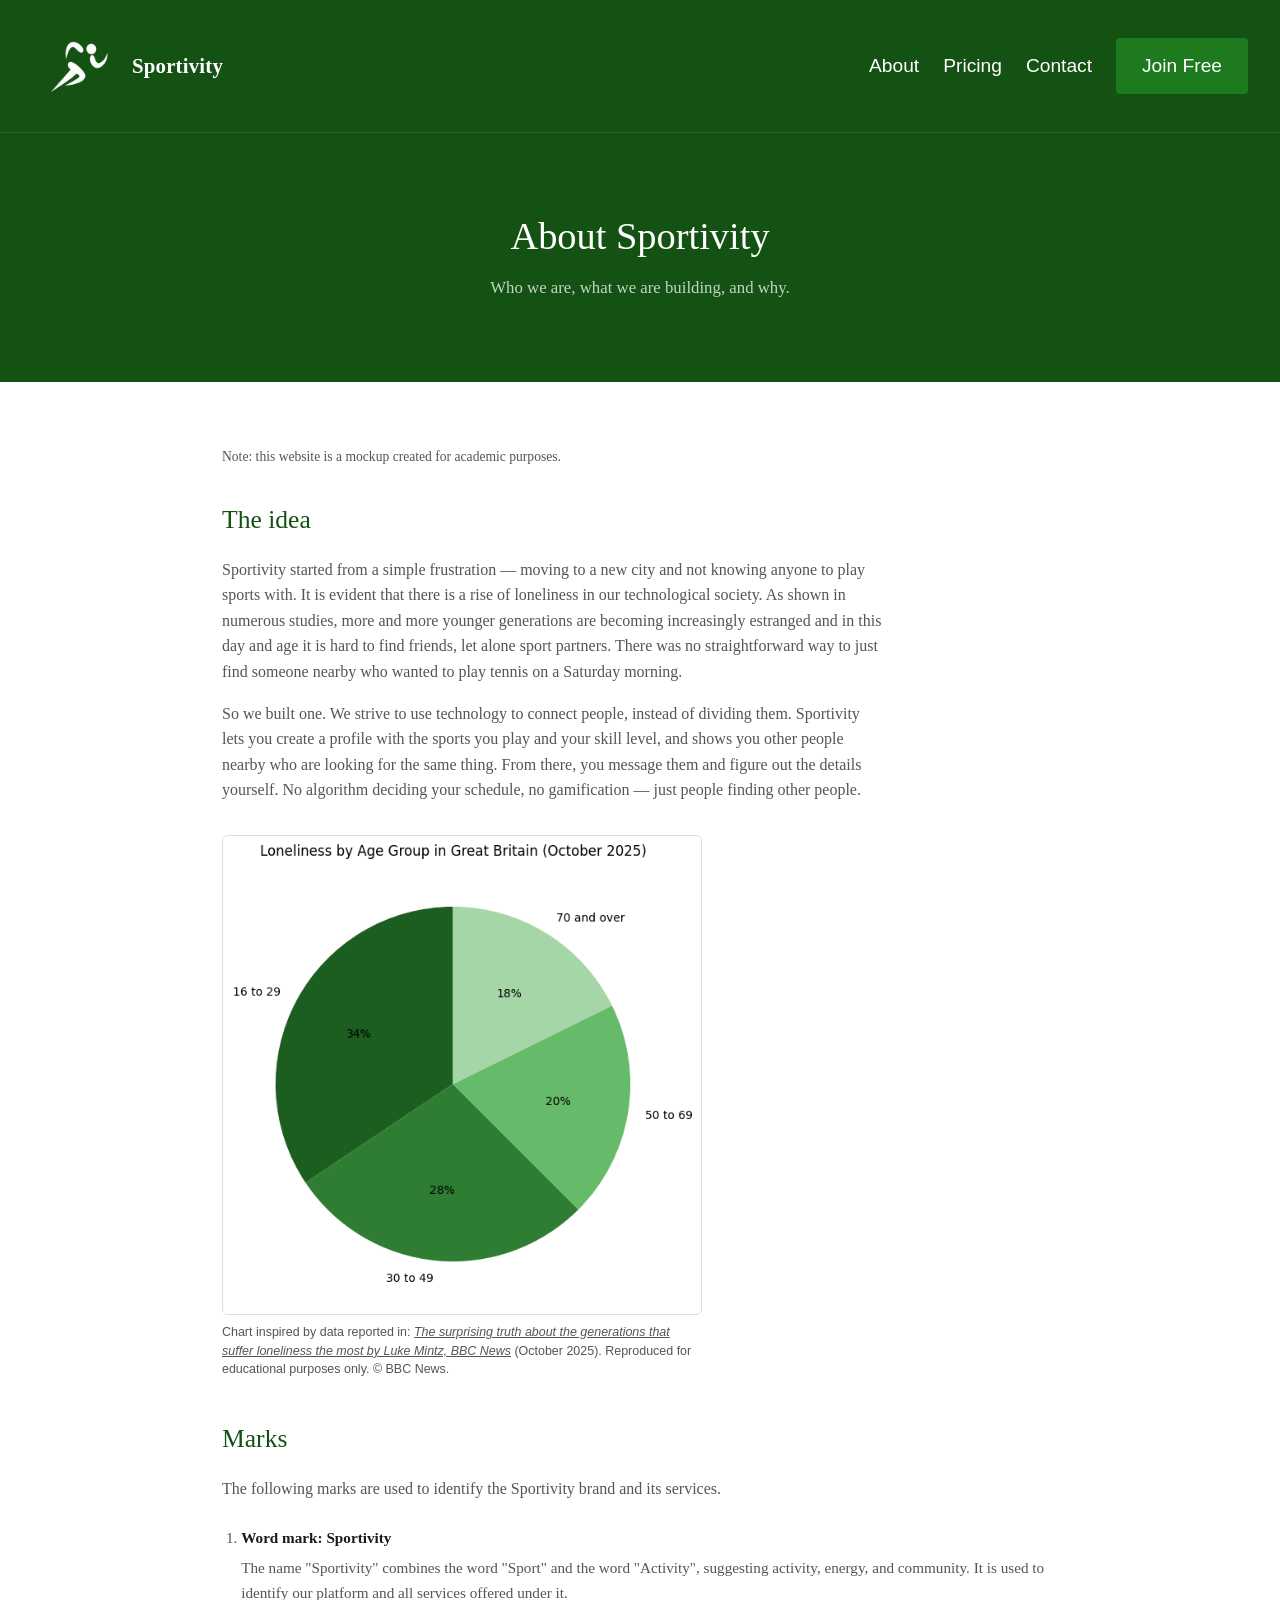
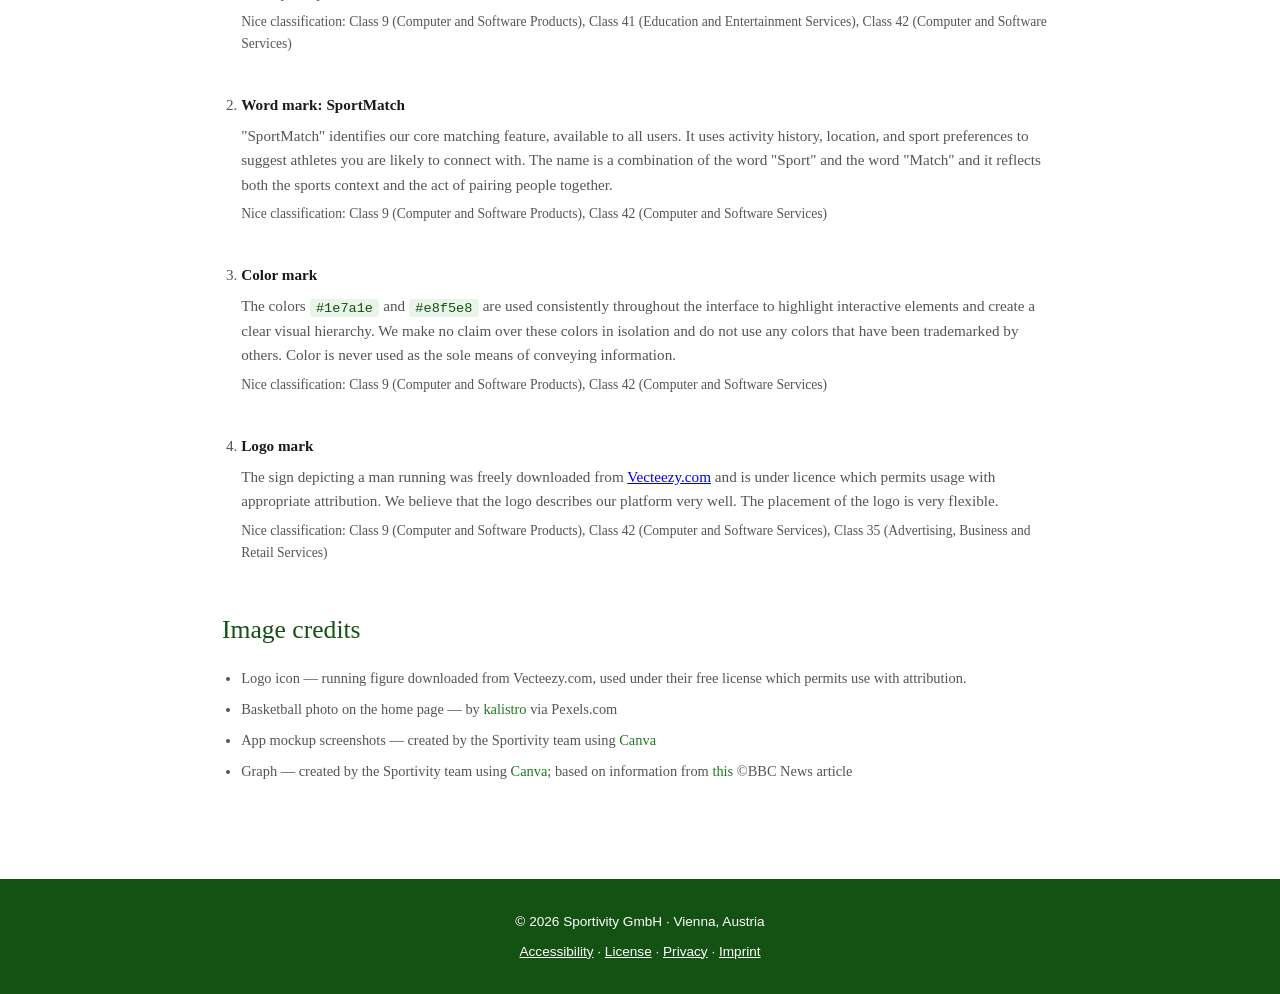
==== about.html @ 3e24833b "Add files via upload" ====
<!DOCTYPE html>
<html lang="en">
<head>
  <meta charset="UTF-8" />
  <meta name="viewport" content="width=device-width, initial-scale=1" />
  <title>About – Sportivity</title>
  <link rel="stylesheet" href="styles.css" />
</head>

<body>

  <header>
    <nav>
      <a href="index.html" class="logo"><img src="logo.png" alt="Sportivity logo" class="logo-img" />Sportivity</a>
      <div class="nav-links">
        <a href="about.html">About</a>
        <a href="index.html#pricing">Pricing</a>
        <a href="contact.html">Contact</a>
        <a href="index.html" class="btn">Join Free</a>
      </div>
    </nav>

    <div class="hero" style="padding-bottom: 3rem;">
      <h1>About Sportivity</h1>
      <p>Who we are, what we are building, and why.</p>
    </div>
  </header>

  <main>

    <section>
      <p class="small" style="margin-bottom: 2rem;">Note: this website is a mockup created for academic purposes.</p>

      <h2>The idea</h2>
      <p>Sportivity started from a simple frustration — moving to a new city and not knowing anyone to play sports with. It is evident that there is a rise of loneliness in our technological society. As shown in numerous studies, more and more younger generations are becoming increasingly estranged and in this day and age it is hard to find friends, let alone sport partners. There was no straightforward way to just find someone nearby who wanted to play tennis on a Saturday morning.</p>
      <p>So we built one. We strive to use technology to connect people, instead of dividing them. Sportivity lets you create a profile with the sports you play and your skill level, and shows you other people nearby who are looking for the same thing. From there, you message them and figure out the details yourself. No algorithm deciding your schedule, no gamification — just people finding other people.
      </p>
      <figure class="chart-figure">
          <img src="pie_chart.png" alt="Pie chart showing loneliness by age group in Great Britain, October 2025. 16 to 29 year olds account for 34%, 30 to 49 for 28%, 50 to 69 for 20%, and 70 and over for 18%." />
        <figcaption>
          Chart inspired by data reported in: <u><a href="https://www.bbc.com/news/articles/cn0kz1wpnq5o" target="_blank" rel="noopener noreferrer"><em>The surprising truth about the generations that suffer loneliness the most by Luke Mintz, BBC News</em></a></u> (October 2025).
          Reproduced for educational purposes only. © BBC News.
        </figcaption>
      </figure>

      <h2 style="margin-top: 2.5rem;">Marks</h2>
      <p>The following marks are used to identify the Sportivity brand and its services.</p>

      <ol class="marks-list">

        <li>
          <strong>Word mark: Sportivity</strong>
          <p>The name "Sportivity" combines the word "Sport" and the word "Activity", suggesting activity, energy, and community. It is used to identify our platform and all services offered under it.</p>
          <p class="small">Nice classification: Class 9 (Computer and Software Products), Class 41 (Education and Entertainment Services), Class 42 (Computer and Software Services)</p>
        </li>

        <li id="sportmatch">
          <strong>Word mark: SportMatch</strong>
          <p>"SportMatch" identifies our core matching feature, available to all users. It uses activity history, location, and sport preferences to suggest athletes you are likely to connect with. The name is a combination of the word "Sport" and the word "Match" and it reflects both the sports context and the act of pairing people together.</p>
          <p class="small">Nice classification: Class 9 (Computer and Software Products), Class 42 (Computer and Software Services)</p>
        </li>

        <li>
          <strong>Color mark</strong>
          <p>The colors <code>#1e7a1e</code> and <code>#e8f5e8</code> are used consistently throughout the interface to highlight interactive elements and create a clear visual hierarchy. We make no claim over these colors in isolation and do not use any colors that have been trademarked by others. Color is never used as the sole means of conveying information.</p>
          <p class="small">Nice classification: Class 9 (Computer and Software Products), Class 42 (Computer and Software Services)</p>
        </li>

        <li>
          <strong>Logo mark</strong>
          <p>The sign depicting a man running was freely downloaded from <a href="https://www.vecteezy.com">Vecteezy.com</a> and is under licence which permits usage with appropriate attribution. We believe that the logo describes our platform very well. The placement of the logo is very flexible.</p>
          <p class="small">Nice classification: Class 9 (Computer and Software Products), Class 42 (Computer and Software Services), Class 35 (Advertising, Business and Retail Services)</p>
        </li>

      </ol>

      <h2 style="margin-top: 2.5rem;">Image credits</h2>
      <ul class="credits-list">
        <li>Logo icon — running figure downloaded from Vecteezy.com, used under their free license which permits use with attribution.</li>
        <li>Basketball photo on the home page — by <a href="https://www.pexels.com/@kalistro666" target="_blank">kalistro</a> via Pexels.com</li>
        <li>App mockup screenshots — created by the Sportivity team using <a href="https://canva.com" target="_blank">Canva</a></li>
        <li>Graph — created by the Sportivity team using <a href="https://canva.com" target="_blank">Canva</a>; based on information from <a href="https://www.bbc.com/news/articles/cn0kz1wpnq5o">this</a> ©BBC News article</li>
      </ul>

    </section>

  </main>

  <footer>
    <p>© 2026 Sportivity GmbH · Vienna, Austria</p>
    <p>
      <a href="accessibility.html">Accessibility</a> ·
      <a href="license.html">License</a> ·
      <a href="privacy.html">Privacy</a> ·
      <a href="imprint.html">Imprint</a>
    </p>
  </footer>

</body>
</html>
---- styles.css ----
*, *::before, *::after {
  box-sizing: border-box;
  margin: 0;
  padding: 0;
}

:root {
  --green: #1e7a1e;
  --green-dark: #145214;
  --green-light: #e8f5e8;
  --text: #1a1a1a;
  --muted: #555;
  --border: #ddd;
  --white: #fff;
}

body {
  font-family: Georgia, serif;
  color: var(--text);
  background: var(--white);
  line-height: 1.6;
}

/* nav */

header {
  background: var(--green-dark);
  color: var(--white);
}

nav {
  display: flex;
  align-items: center;
  justify-content: space-between;
  padding: 1rem 2rem;
  border-bottom: 1px solid rgba(255,255,255,0.1);
}

.logo {
  font-size: 1.3rem;
  font-weight: bold;
  color: var(--white);
  text-decoration: none;
  letter-spacing: 0.01em;
}

.nav-links {
  display: flex;
  align-items: center;
  gap: 1.5rem;
}

.nav-links a {
  color: rgba(255,255,255,255);
  text-decoration: none;
  font-family: Helvetica, Arial, sans-serif;
  font-size: 1.2rem;
}

.nav-links a:hover {
  color: var(--white);
}

/* hero */

.hero {
  max-width: 680px;
  margin: 0 auto;
  padding: 5rem 2rem 4rem;
  text-align: center;
}

.hero h1 {
  font-size: 2.4rem;
  line-height: 1.2;
  margin-bottom: 1rem;
  font-weight: normal;
}

.hero p {
  color: rgba(255,255,255,0.75);
  font-size: 1.05rem;
  margin-bottom: 2rem;
}

/* buttons */

.btn {
  display: inline-block;
  background: var(--green);
  color: rgb(255, 255, 255,255);
  padding: 0.65rem 1.5rem;
  border-radius: 4px;
  text-decoration: none;
  font-family: Helvetica, Arial, sans-serif;
  font-size: 1.2rem;
  border: 2px solid var(--green);
  cursor: pointer;
  transition: background 0.15s, color 0.15s;
}


.btn:hover {
  background: var(--green-dark);
  border-color: var(--green-dark);
}

.btn.outline {
  background: transparent;
  color: var(--green);
  border-color: var(--green);
}

.btn.outline:hover {
  background: var(--green);
  color: var(--white);
}

/* sections */

main {
  max-width: 900px;
  margin: 0 auto;
  padding: 0 2rem;
}

section {
  padding: 4rem 0;
  border-bottom: 1px solid var(--border);
}

section:last-child {
  border-bottom: none;
}

section h2 {
  font-size: 1.6rem;
  font-weight: normal;
  margin-bottom: 1rem;
  color: var(--green-dark);
}

section p {
  color: var(--muted);
  margin-bottom: 1rem;
  max-width: 660px;
}

/* cards */

.cards {
  display: grid;
  grid-template-columns: repeat(auto-fit, minmax(220px, 1fr));
  gap: 1.5rem;
  margin-top: 2.5rem;
}

.card {
  border: 1px solid var(--border);
  border-radius: 6px;
  padding: 1.5rem;
}

.card h3 {
  font-size: 1rem;
  margin-bottom: 0.5rem;
  color: var(--green-dark);
}

.card p {
  font-size: 0.9rem;
  color: var(--muted);
  margin: 0;
  max-width: none;
}

/* sports list */

.sports-list ul {
  display: flex;
  flex-wrap: wrap;
  gap: 0.5rem;
  list-style: none;
  margin: 1.5rem 0 1rem;
}

.sports-list li {
  background: var(--green-light);
  color: var(--green-dark);
  padding: 0.35rem 0.85rem;
  border-radius: 999px;
  font-family: Helvetica, Arial, sans-serif;
  font-size: 0.85rem;
}

.small {
  font-size: 0.85rem;
  color: var(--muted);
}

/* pricing */

.pricing-grid {
  display: grid;
  grid-template-columns: repeat(auto-fit, minmax(220px, 1fr));
  gap: 1.5rem;
  margin-top: 2rem;
}

.plan {
  border: 1px solid var(--border);
  border-radius: 6px;
  padding: 1.8rem 1.5rem;
}

.plan.featured {
  border-color: var(--green);
  background: var(--green-light);
}

.plan h3 {
  font-size: 1rem;
  text-transform: uppercase;
  letter-spacing: 0.08em;
  font-family: Helvetica, Arial, sans-serif;
  color: var(--muted);
  margin-bottom: 0.5rem;
}

.plan .price {
  font-size: 1.6rem;
  font-weight: bold;
  color: var(--text);
  margin-bottom: 1.2rem;
  max-width: none;
}

.plan ul {
  list-style: none;
  margin-bottom: 1.5rem;
}

.plan ul li {
  font-size: 0.9rem;
  color: var(--muted);
  padding: 0.3rem 0;
  border-bottom: 1px solid rgba(0,0,0,0.06);
}

.plan ul li:last-child {
  border-bottom: none;
}

/* cookie */

.cookie-banner {
  position: fixed;
  bottom: 1.5rem;
  left: 50%;
  transform: translateX(-50%);
  background: var(--white);
  border: 1px solid var(--border);
  border-radius: 6px;
  padding: 1rem 1.5rem;
  display: flex;
  align-items: center;
  gap: 1.5rem;
  box-shadow: 0 2px 12px rgba(0,0,0,0.1);
  max-width: 500px;
  width: calc(100% - 3rem);
  z-index: 999;
}

.cookie-banner p {
  font-size: 0.85rem;
  color: var(--muted);
  margin: 0;
  max-width: none;
}

.cookie-banner div {
  display: flex;
  gap: 0.5rem;
  flex-shrink: 0;
}

.cookie-banner button {
  padding: 0.4rem 0.9rem;
  border-radius: 4px;
  font-size: 0.82rem;
  cursor: pointer;
  font-family: Helvetica, Arial, sans-serif;
  background: var(--green);
  color: var(--white);
  border: 1px solid var(--green);
}

.cookie-banner button.secondary {
  background: transparent;
  color: var(--black);
  border-color: var(--border);
}

/* footer */

footer {
  background: var(--green-dark);
  color: rgba(255,255,255,255);
  text-align: center;
  padding: 2rem;
  font-family: Helvetica, Arial, sans-serif;
  font-size: 0.85rem;
  display: flex;
  flex-direction: column;
  gap: 0.5rem;
  margin-top: 2rem;
}

footer a {
  color: rgba(255,255,255,255);
  text-decoration: underline;
}


/* responsive */

@media (max-width: 600px) {
  nav { padding: 1rem; }
  .nav-links { gap: 1rem; }
  .hero { padding: 3rem 1.25rem 2.5rem; }
  .hero h1 { font-size: 1.8rem; }
  main { padding: 0 1.25rem; }
}


/* contact page */

.contact-section {
  padding: 4rem 0;
}

.contact-container {
  display: grid;
  grid-template-columns: 1fr 280px;
  gap: 4rem;
  align-items: start;
}

.form-group {
  margin-bottom: 1.25rem;
}

.form-group label {
  display: block;
  font-family: Helvetica, Arial, sans-serif;
  font-size: 0.85rem;
  color: var(--text);
  margin-bottom: 0.4rem;
}

.form-group input,
.form-group select,
.form-group textarea {
  width: 100%;
  padding: 0.6rem 0.85rem;
  border: 1px solid var(--border);
  border-radius: 4px;
  font-family: Georgia, serif;
  font-size: 0.95rem;
  color: var(--text);
  background: var(--white);
  transition: border-color 0.15s;
}

.form-group input:focus,
.form-group select:focus,
.form-group textarea:focus {
  outline: none;
  border-color: var(--green);
}

.form-group textarea {
  resize: vertical;
}

.btn.full-width {
  width: 100%;
  text-align: center;
}

.form-status {
  margin-top: 1rem;
  font-family: Helvetica, Arial, sans-serif;
  font-size: 0.88rem;
  display: none;
}

.form-status.success {
  display: block;
  color: var(--green-dark);
}

.contact-info h3 {
  font-size: 1rem;
  font-weight: normal;
  color: var(--green-dark);
  margin-bottom: 1.5rem;
  padding-bottom: 0.75rem;
  border-bottom: 1px solid var(--border);
}

.info-item {
  margin-bottom: 1.5rem;
}

.info-item strong {
  display: block;
  font-family: Helvetica, Arial, sans-serif;
  font-size: 0.8rem;
  text-transform: uppercase;
  letter-spacing: 0.06em;
  color: var(--muted);
  margin-bottom: 0.3rem;
}

.info-item p {
  font-size: 0.9rem;
  color: var(--text);
  margin: 0;
  line-height: 1.6;
}

.info-item a {
  color: var(--green);
  text-decoration: none;
}

.info-item a:hover {
  text-decoration: underline;
}

@media (max-width: 600px) {
  .contact-container { grid-template-columns: 1fr; gap: 2.5rem; }
}

.hero-photo {
  margin-bottom: 2.5rem;
}

.hero-photo img {
  width: 100%;
  height: 380px;
  object-fit: cover;
  object-position: center 30%;
  border-radius: 6px;
  display: block;
}

.hero-photo figcaption {
  font-family: Helvetica, Arial, sans-serif;
  font-size: 0.78rem;
  color: var(--muted);
  margin-top: 0.4rem;
}

.hero-photo figcaption a {
  color: var(--muted);
  text-decoration: none;
}

.hero-photo figcaption a:hover {
  color: var(--green);
}

.mockups {
  display: flex;
  gap: 1.5rem;
  justify-content: center;
  margin-top: 3rem;
}

.mockup-frame {
  flex: 0 0 auto;
  width: 200px;
}

.mockup-frame img {
  width: 100%;
  border-radius: 20px;
  border: 1px solid var(--border);
  box-shadow: 0 2px 10px rgba(0,0,0,0.08);
  display: block;
}

.mockup-credit {
  margin-top: 0.75rem;
  text-align: center;
}

.mockup-credit a {
  color: var(--muted);
  text-decoration: none;
}

.mockup-credit a:hover {
  color: var(--green);
}

@media (max-width: 600px) {
  .mockups {
    flex-direction: column;
    align-items: center;
  }
  .mockup-frame {
    width: 75%;
  }
}


.marks-list {
  margin-top: 1.5rem;
  padding-left: 1.2rem;
  display: flex;
  flex-direction: column;
  gap: 2rem;
}

.marks-list li {
  color: var(--muted);
  font-size: 0.95rem;
}

.marks-list li strong {
  display: block;
  color: var(--text);
  margin-bottom: 0.4rem;
}

.marks-list li p {
  margin-bottom: 0.4rem;
  max-width: none;
}

.marks-list code {
  font-size: 0.85rem;
  background: var(--green-light);
  color: var(--green-dark);
  padding: 0.1rem 0.4rem;
  border-radius: 3px;
}

.credits-list {
  margin-top: 1rem;
  padding-left: 1.2rem;
  display: flex;
  flex-direction: column;
  gap: 0.5rem;
  font-size: 0.9rem;
  color: var(--muted);
}

.credits-list a {
  color: var(--green);
  text-decoration: none;
}

.credits-list a:hover {
  text-decoration: underline;
}

.logo {
  display: flex;
  align-items: center;
}

.logo-img {
  width: 100px;
  height: 100px;
}

/* accessibility page */

.a11y-list {
  margin: 1rem 0 1rem 1.2rem;
  display: flex;
  flex-direction: column;
  gap: 0.4rem;
  color: var(--muted);
  font-size: 0.95rem;
}

.video-figure {
  margin-top: 1.5rem;
}

.video-wrapper {
  position: relative;
  padding-bottom: 56.25%;
  height: 0;
  overflow: hidden;
  border-radius: 6px;
  border: 1px solid var(--border);
}

.video-wrapper iframe {
  position: absolute;
  top: 0;
  left: 0;
  width: 100%;
  height: 100%;
  border: none;
}

.video-figure figcaption {
  margin-top: 0.5rem;
  font-family: Helvetica, Arial, sans-serif;
  font-size: 0.78rem;
  color: var(--muted);
}

/* legal pages (license, privacy, imprint) */

.legal h3 {
  font-size: 1rem;
  color: var(--green-dark);
  margin: 2rem 0 0.5rem;
  font-family: Helvetica, Arial, sans-serif;
}

.legal p {
  margin-bottom: 0.75rem;
}

/* imprint page */

.imprint-grid {
  display: grid;
  grid-template-columns: repeat(auto-fit, minmax(260px, 1fr));
  gap: 0;
}

.imprint-item {
  padding: 1.25rem 0;
  border-bottom: 1px solid var(--border);
}

.imprint-item strong {
  display: block;
  font-family: Helvetica, Arial, sans-serif;
  font-size: 0.78rem;
  text-transform: uppercase;
  letter-spacing: 0.07em;
  color: var(--muted);
  margin-bottom: 0.3rem;
}

.imprint-item p {
  font-size: 0.9rem;
  color: var(--text);
  margin: 0;
  max-width: none;
  line-height: 1.6;
}

.imprint-item a {
  color: var(--green);
  text-decoration: none;
}

.imprint-item a:hover {
  text-decoration: underline;
}

/* chart figure */

.chart-figure {
  margin: 2rem 0;
  max-width: 480px;
}

.chart-figure img {
  width: 100%;
  border-radius: 6px;
  border: 1px solid var(--border);
  display: block;
}

.chart-figure figcaption {
  margin-top: 0.5rem;
  font-family: Helvetica, Arial, sans-serif;
  font-size: 0.78rem;
  color: var(--muted);
  line-height: 1.5;
}

.chart-figure figcaption a {
  color: var(--muted);
  text-decoration: none;
}

.chart-figure figcaption a:hover {
  color: var(--green);
}
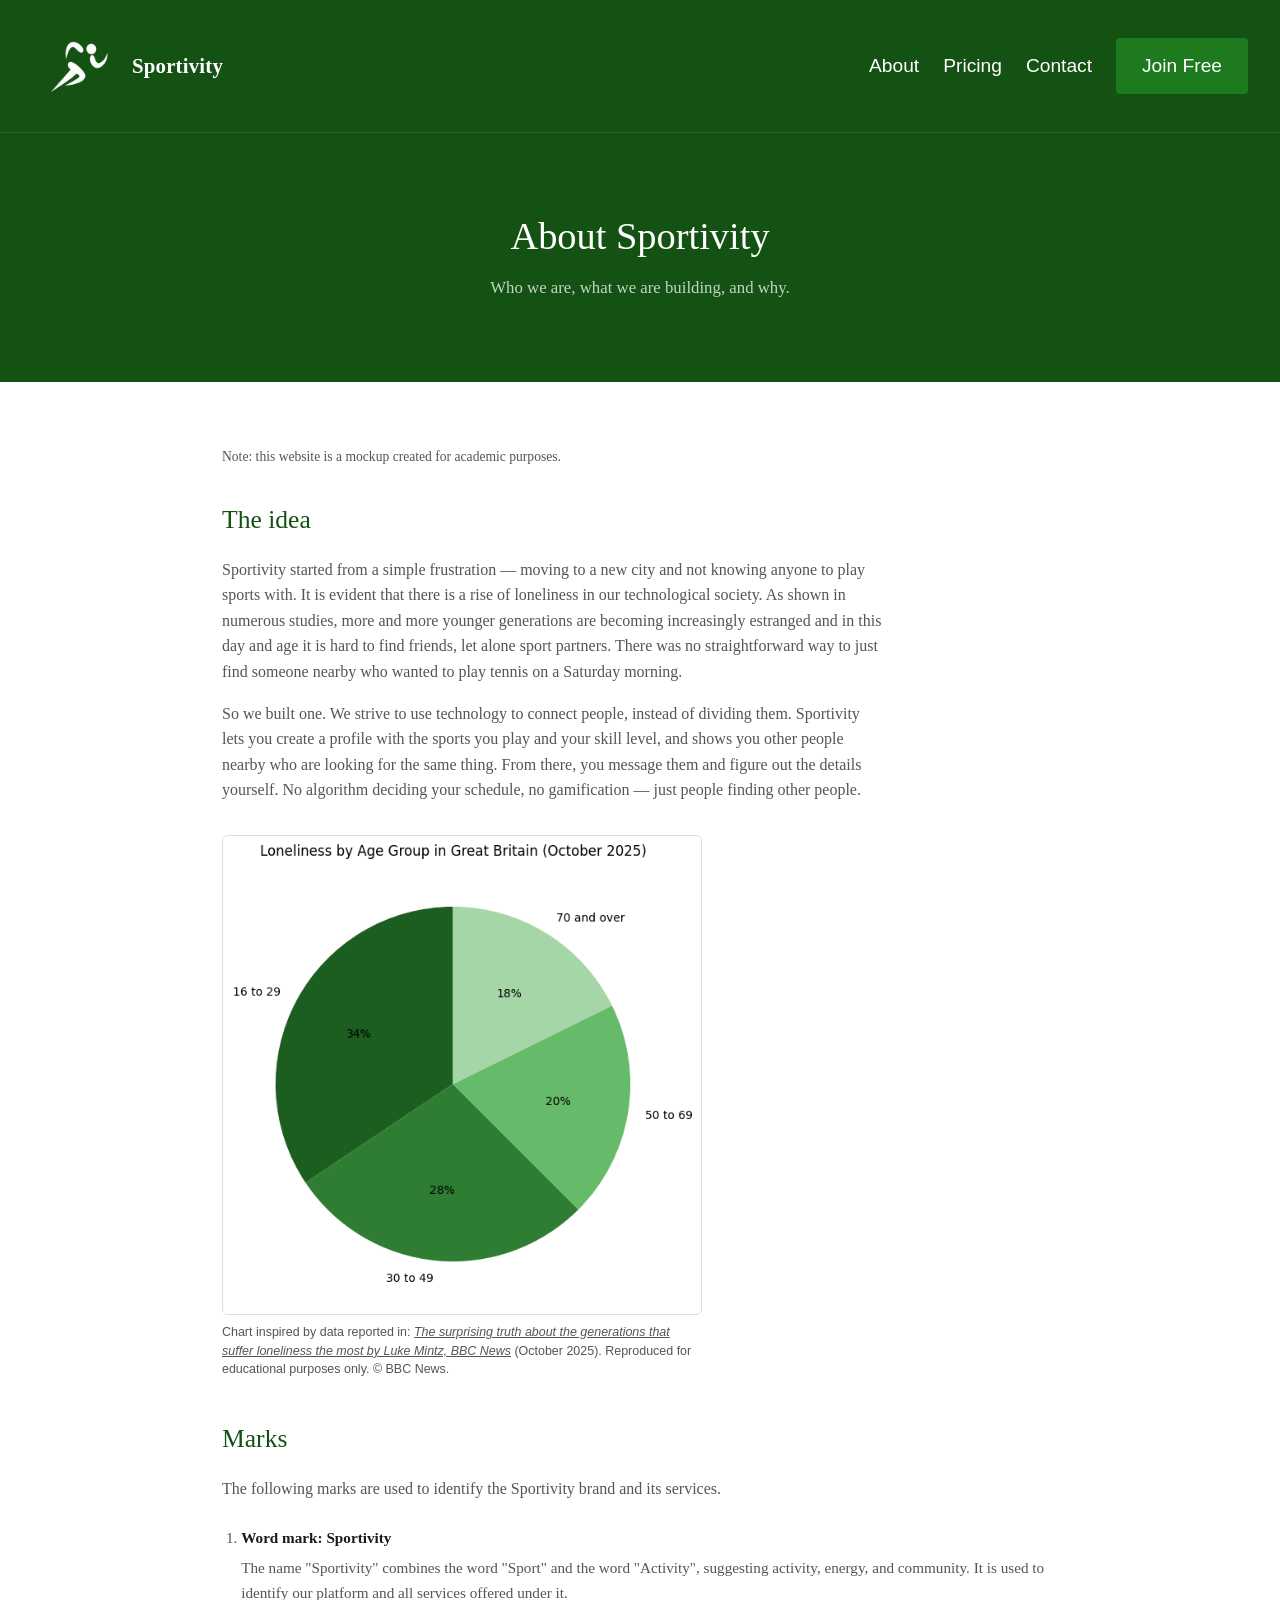
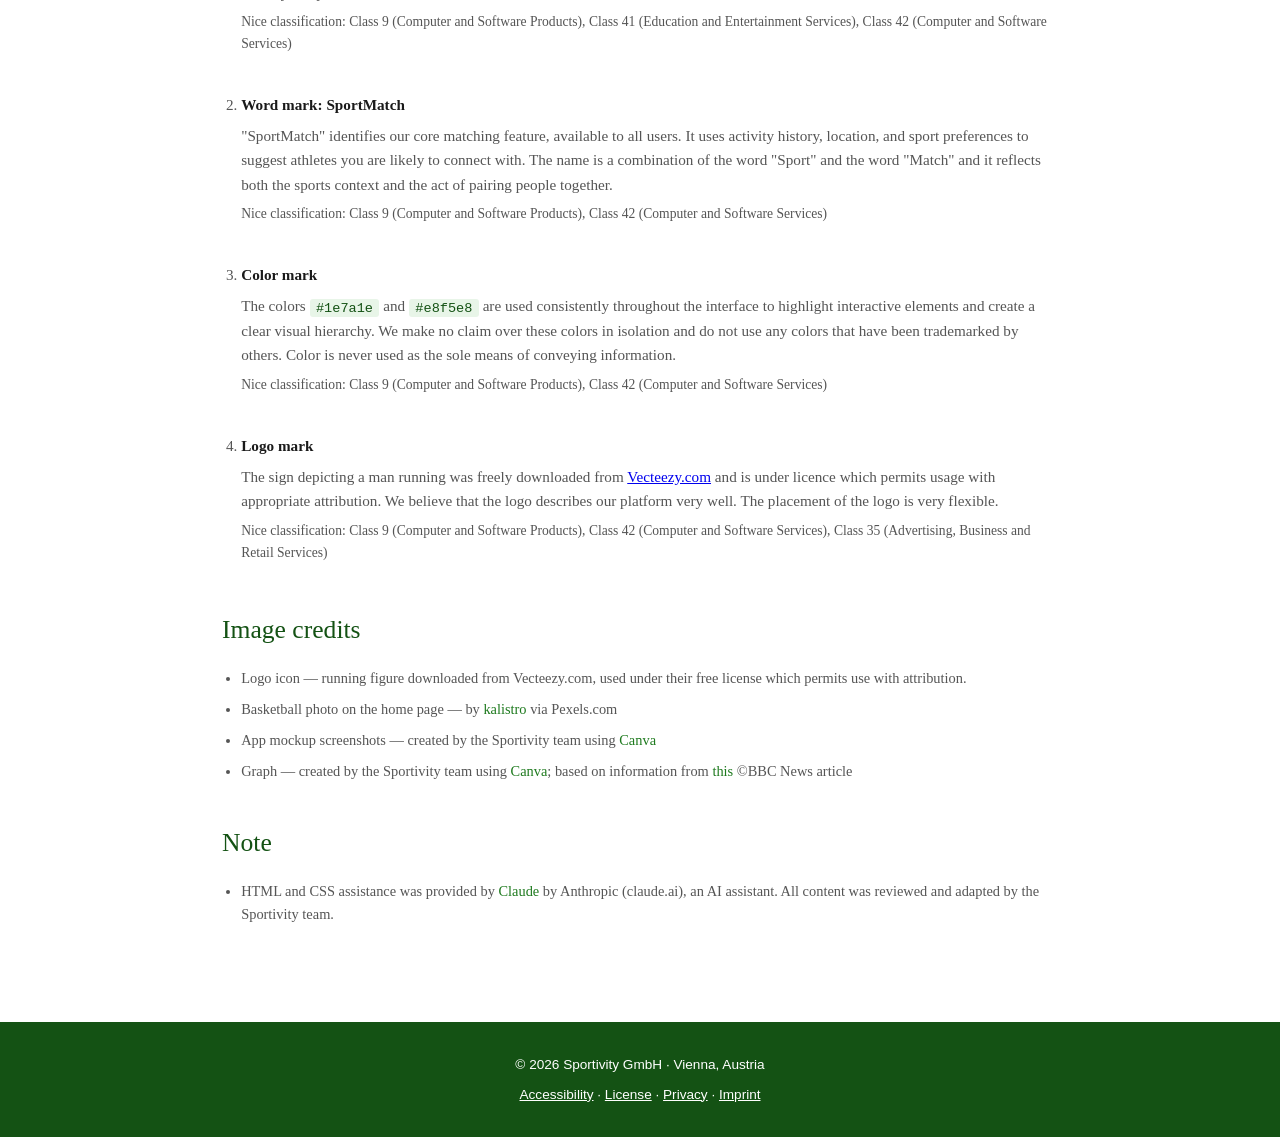
==== commit aa2067ed: "added note" ====
--- a/about.html
+++ b/about.html
@@ -82,6 +82,11 @@
         <li>Graph — created by the Sportivity team using <a href="https://canva.com" target="_blank">Canva</a>; based on information from <a href="https://www.bbc.com/news/articles/cn0kz1wpnq5o">this</a> ©BBC News article</li>
       </ul>
 
+      <h2 style="margin-top: 2.5rem;">Note</h2>
+      <ul class="credits-list">
+        <li>HTML and CSS assistance was provided by <a href="https://claude.ai" target="_blank" rel="noopener noreferrer">Claude</a> by Anthropic (claude.ai), an AI assistant. All content was reviewed and adapted by the Sportivity team.</li>
+      </ul>
+
     </section>
 
   </main>
